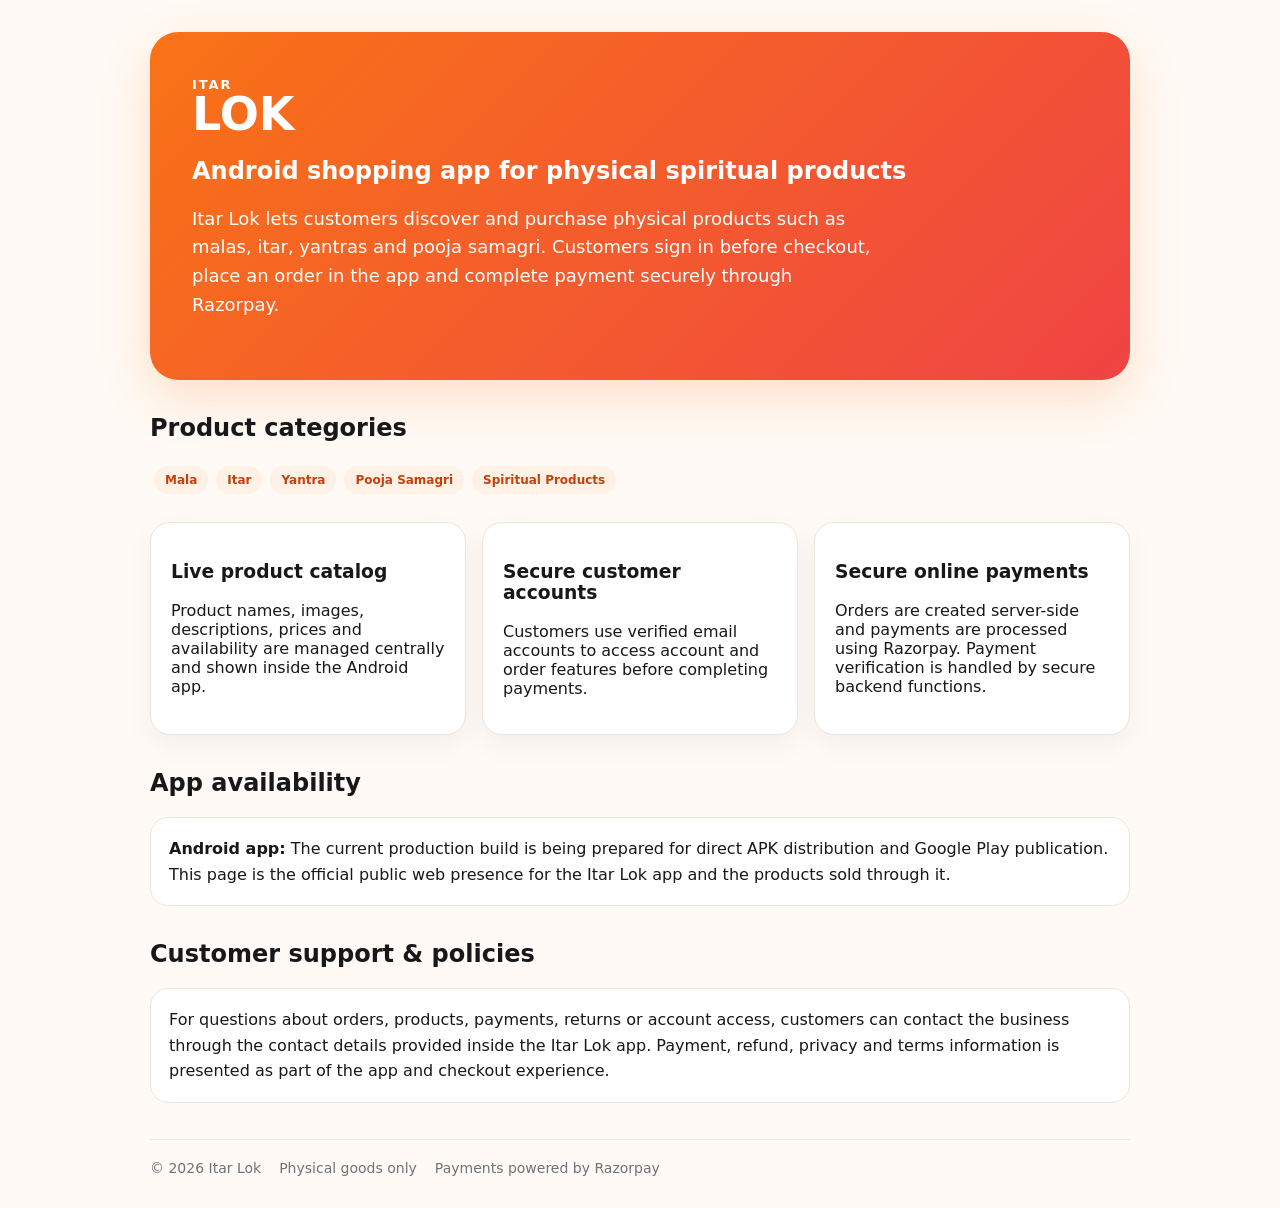
==== itar-lok/index.html @ 7f2c3059 "Add public Itar Lok app landing page for payment verification" ====
<!doctype html><html lang="en"><head><meta charset="utf-8"><meta name="viewport" content="width=device-width,initial-scale=1"><title>Itar Lok — Spiritual Products App</title><meta name="description" content="Itar Lok is an Android shopping app for physical spiritual products including malas, itar, yantras and pooja samagri."><style>body{margin:0;font-family:Inter,system-ui,-apple-system,Segoe UI,sans-serif;background:#fffaf5;color:#18181b}main{max-width:980px;margin:auto;padding:32px 20px}.hero{background:linear-gradient(135deg,#f97316,#ef4444);color:#fff;border-radius:28px;padding:42px;box-shadow:0 18px 50px rgba(249,115,22,.2)}.brand{font-weight:900;letter-spacing:.12em}.brand small{font-size:13px}.brand div{font-size:46px;line-height:.95;letter-spacing:0}.hero p{max-width:680px;font-size:18px;line-height:1.6}.grid{display:grid;grid-template-columns:repeat(3,1fr);gap:16px;margin:24px 0}.card{background:#fff;border:1px solid #eee5dd;border-radius:20px;padding:20px;box-shadow:0 10px 28px rgba(0,0,0,.05)}h2{margin-top:34px}a{color:#c2410c;font-weight:700}.pill{display:inline-block;background:#fff1e6;color:#c2410c;border-radius:999px;padding:7px 11px;font-size:12px;font-weight:800;margin:4px}.note{background:#fff;border:1px solid #eee5dd;border-radius:18px;padding:18px;line-height:1.6}.footer{margin-top:36px;padding-top:20px;border-top:1px solid #eee5dd;color:#71717a;font-size:14px;display:flex;gap:18px;flex-wrap:wrap}@media(max-width:720px){.grid{grid-template-columns:1fr}.hero{padding:28px}.brand div{font-size:38px}}</style></head><body><main><section class="hero"><div class="brand"><small>ITAR</small><div>LOK</div></div><h1>Android shopping app for physical spiritual products</h1><p>Itar Lok lets customers discover and purchase physical products such as malas, itar, yantras and pooja samagri. Customers sign in before checkout, place an order in the app and complete payment securely through Razorpay.</p></section><h2>Product categories</h2><div><span class="pill">Mala</span><span class="pill">Itar</span><span class="pill">Yantra</span><span class="pill">Pooja Samagri</span><span class="pill">Spiritual Products</span></div><div class="grid"><div class="card"><h3>Live product catalog</h3><p>Product names, images, descriptions, prices and availability are managed centrally and shown inside the Android app.</p></div><div class="card"><h3>Secure customer accounts</h3><p>Customers use verified email accounts to access account and order features before completing payments.</p></div><div class="card"><h3>Secure online payments</h3><p>Orders are created server-side and payments are processed using Razorpay. Payment verification is handled by secure backend functions.</p></div></div><h2>App availability</h2><div class="note"><strong>Android app:</strong> The current production build is being prepared for direct APK distribution and Google Play publication. This page is the official public web presence for the Itar Lok app and the products sold through it.</div><h2>Customer support & policies</h2><div class="note">For questions about orders, products, payments, returns or account access, customers can contact the business through the contact details provided inside the Itar Lok app. Payment, refund, privacy and terms information is presented as part of the app and checkout experience.</div><div class="footer"><span>© 2026 Itar Lok</span><span>Physical goods only</span><span>Payments powered by Razorpay</span></div></main></body></html>
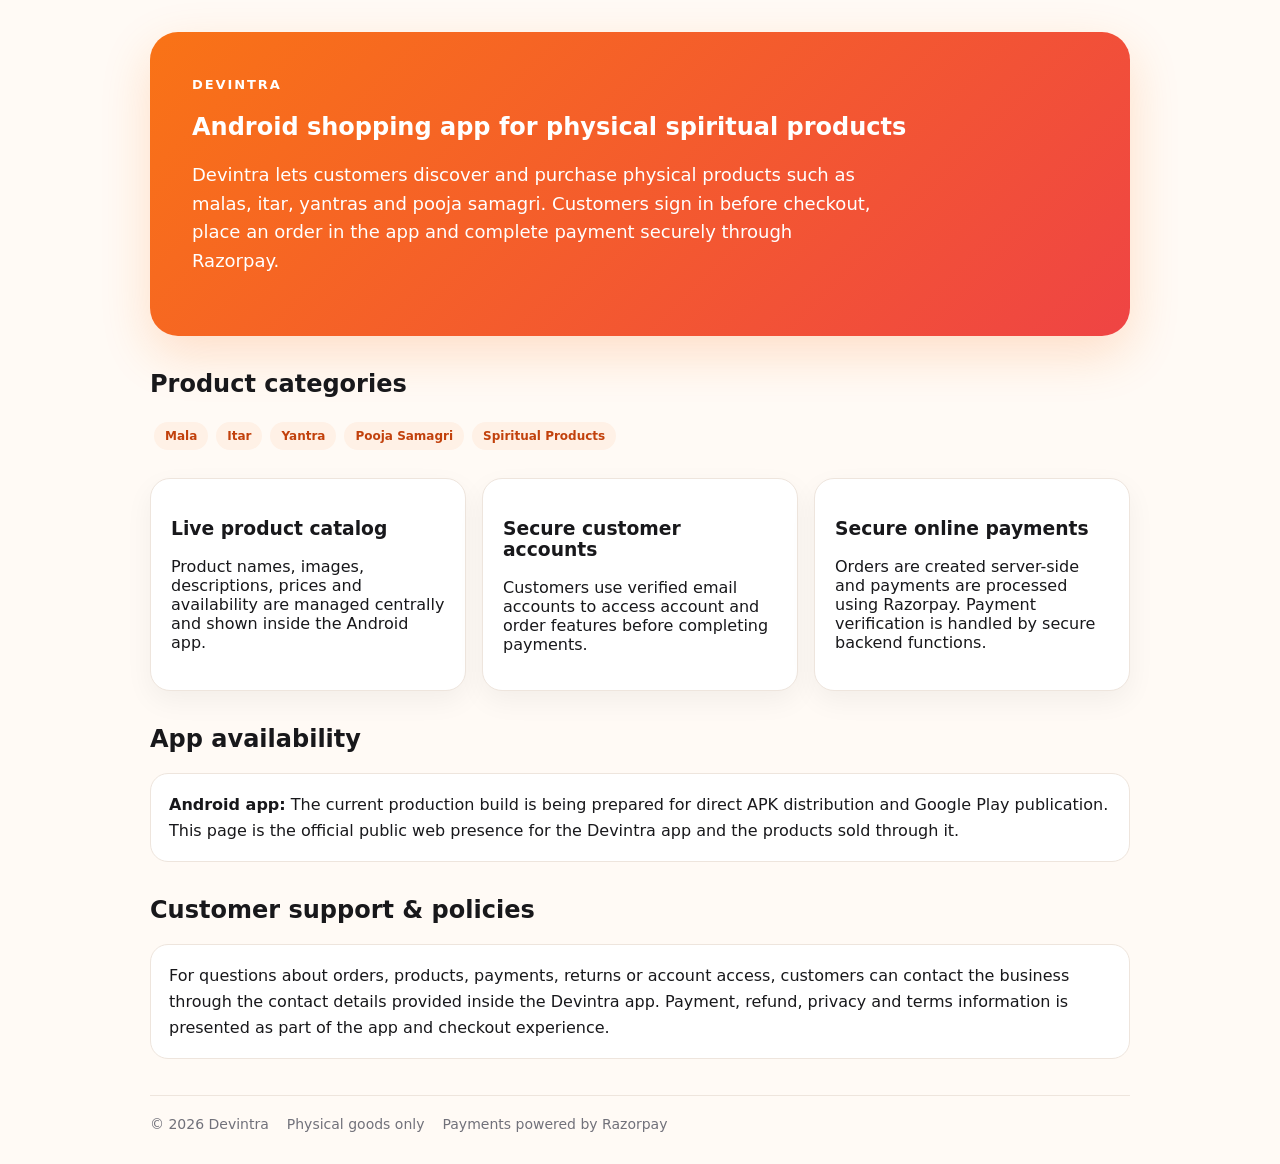
==== commit 3f548acf: "Rename visible branding to Devintra in itar-lok/index.html" ====
--- a/itar-lok/index.html
+++ b/itar-lok/index.html
@@ -1 +1 @@
-<!doctype html><html lang="en"><head><meta charset="utf-8"><meta name="viewport" content="width=device-width,initial-scale=1"><title>Itar Lok — Spiritual Products App</title><meta name="description" content="Itar Lok is an Android shopping app for physical spiritual products including malas, itar, yantras and pooja samagri."><style>body{margin:0;font-family:Inter,system-ui,-apple-system,Segoe UI,sans-serif;background:#fffaf5;color:#18181b}main{max-width:980px;margin:auto;padding:32px 20px}.hero{background:linear-gradient(135deg,#f97316,#ef4444);color:#fff;border-radius:28px;padding:42px;box-shadow:0 18px 50px rgba(249,115,22,.2)}.brand{font-weight:900;letter-spacing:.12em}.brand small{font-size:13px}.brand div{font-size:46px;line-height:.95;letter-spacing:0}.hero p{max-width:680px;font-size:18px;line-height:1.6}.grid{display:grid;grid-template-columns:repeat(3,1fr);gap:16px;margin:24px 0}.card{background:#fff;border:1px solid #eee5dd;border-radius:20px;padding:20px;box-shadow:0 10px 28px rgba(0,0,0,.05)}h2{margin-top:34px}a{color:#c2410c;font-weight:700}.pill{display:inline-block;background:#fff1e6;color:#c2410c;border-radius:999px;padding:7px 11px;font-size:12px;font-weight:800;margin:4px}.note{background:#fff;border:1px solid #eee5dd;border-radius:18px;padding:18px;line-height:1.6}.footer{margin-top:36px;padding-top:20px;border-top:1px solid #eee5dd;color:#71717a;font-size:14px;display:flex;gap:18px;flex-wrap:wrap}@media(max-width:720px){.grid{grid-template-columns:1fr}.hero{padding:28px}.brand div{font-size:38px}}</style></head><body><main><section class="hero"><div class="brand"><small>ITAR</small><div>LOK</div></div><h1>Android shopping app for physical spiritual products</h1><p>Itar Lok lets customers discover and purchase physical products such as malas, itar, yantras and pooja samagri. Customers sign in before checkout, place an order in the app and complete payment securely through Razorpay.</p></section><h2>Product categories</h2><div><span class="pill">Mala</span><span class="pill">Itar</span><span class="pill">Yantra</span><span class="pill">Pooja Samagri</span><span class="pill">Spiritual Products</span></div><div class="grid"><div class="card"><h3>Live product catalog</h3><p>Product names, images, descriptions, prices and availability are managed centrally and shown inside the Android app.</p></div><div class="card"><h3>Secure customer accounts</h3><p>Customers use verified email accounts to access account and order features before completing payments.</p></div><div class="card"><h3>Secure online payments</h3><p>Orders are created server-side and payments are processed using Razorpay. Payment verification is handled by secure backend functions.</p></div></div><h2>App availability</h2><div class="note"><strong>Android app:</strong> The current production build is being prepared for direct APK distribution and Google Play publication. This page is the official public web presence for the Itar Lok app and the products sold through it.</div><h2>Customer support & policies</h2><div class="note">For questions about orders, products, payments, returns or account access, customers can contact the business through the contact details provided inside the Itar Lok app. Payment, refund, privacy and terms information is presented as part of the app and checkout experience.</div><div class="footer"><span>© 2026 Itar Lok</span><span>Physical goods only</span><span>Payments powered by Razorpay</span></div></main></body></html>+<!doctype html><html lang="en"><head><meta charset="utf-8"><meta name="viewport" content="width=device-width,initial-scale=1"><title>Devintra — Spiritual Products App</title><meta name="description" content="Devintra is an Android shopping app for physical spiritual products including malas, itar, yantras and pooja samagri."><style>body{margin:0;font-family:Inter,system-ui,-apple-system,Segoe UI,sans-serif;background:#fffaf5;color:#18181b}main{max-width:980px;margin:auto;padding:32px 20px}.hero{background:linear-gradient(135deg,#f97316,#ef4444);color:#fff;border-radius:28px;padding:42px;box-shadow:0 18px 50px rgba(249,115,22,.2)}.brand{font-weight:900;letter-spacing:.12em}.brand small{font-size:13px}.brand div{font-size:46px;line-height:.95;letter-spacing:0}.hero p{max-width:680px;font-size:18px;line-height:1.6}.grid{display:grid;grid-template-columns:repeat(3,1fr);gap:16px;margin:24px 0}.card{background:#fff;border:1px solid #eee5dd;border-radius:20px;padding:20px;box-shadow:0 10px 28px rgba(0,0,0,.05)}h2{margin-top:34px}a{color:#c2410c;font-weight:700}.pill{display:inline-block;background:#fff1e6;color:#c2410c;border-radius:999px;padding:7px 11px;font-size:12px;font-weight:800;margin:4px}.note{background:#fff;border:1px solid #eee5dd;border-radius:18px;padding:18px;line-height:1.6}.footer{margin-top:36px;padding-top:20px;border-top:1px solid #eee5dd;color:#71717a;font-size:14px;display:flex;gap:18px;flex-wrap:wrap}@media(max-width:720px){.grid{grid-template-columns:1fr}.hero{padding:28px}.brand div{font-size:38px}}</style></head><body><main><section class="hero"><div class="brand"><small>DEVINTRA</small><div></div></div><h1>Android shopping app for physical spiritual products</h1><p>Devintra lets customers discover and purchase physical products such as malas, itar, yantras and pooja samagri. Customers sign in before checkout, place an order in the app and complete payment securely through Razorpay.</p></section><h2>Product categories</h2><div><span class="pill">Mala</span><span class="pill">Itar</span><span class="pill">Yantra</span><span class="pill">Pooja Samagri</span><span class="pill">Spiritual Products</span></div><div class="grid"><div class="card"><h3>Live product catalog</h3><p>Product names, images, descriptions, prices and availability are managed centrally and shown inside the Android app.</p></div><div class="card"><h3>Secure customer accounts</h3><p>Customers use verified email accounts to access account and order features before completing payments.</p></div><div class="card"><h3>Secure online payments</h3><p>Orders are created server-side and payments are processed using Razorpay. Payment verification is handled by secure backend functions.</p></div></div><h2>App availability</h2><div class="note"><strong>Android app:</strong> The current production build is being prepared for direct APK distribution and Google Play publication. This page is the official public web presence for the Devintra app and the products sold through it.</div><h2>Customer support & policies</h2><div class="note">For questions about orders, products, payments, returns or account access, customers can contact the business through the contact details provided inside the Devintra app. Payment, refund, privacy and terms information is presented as part of the app and checkout experience.</div><div class="footer"><span>© 2026 Devintra</span><span>Physical goods only</span><span>Payments powered by Razorpay</span></div></main></body></html>
